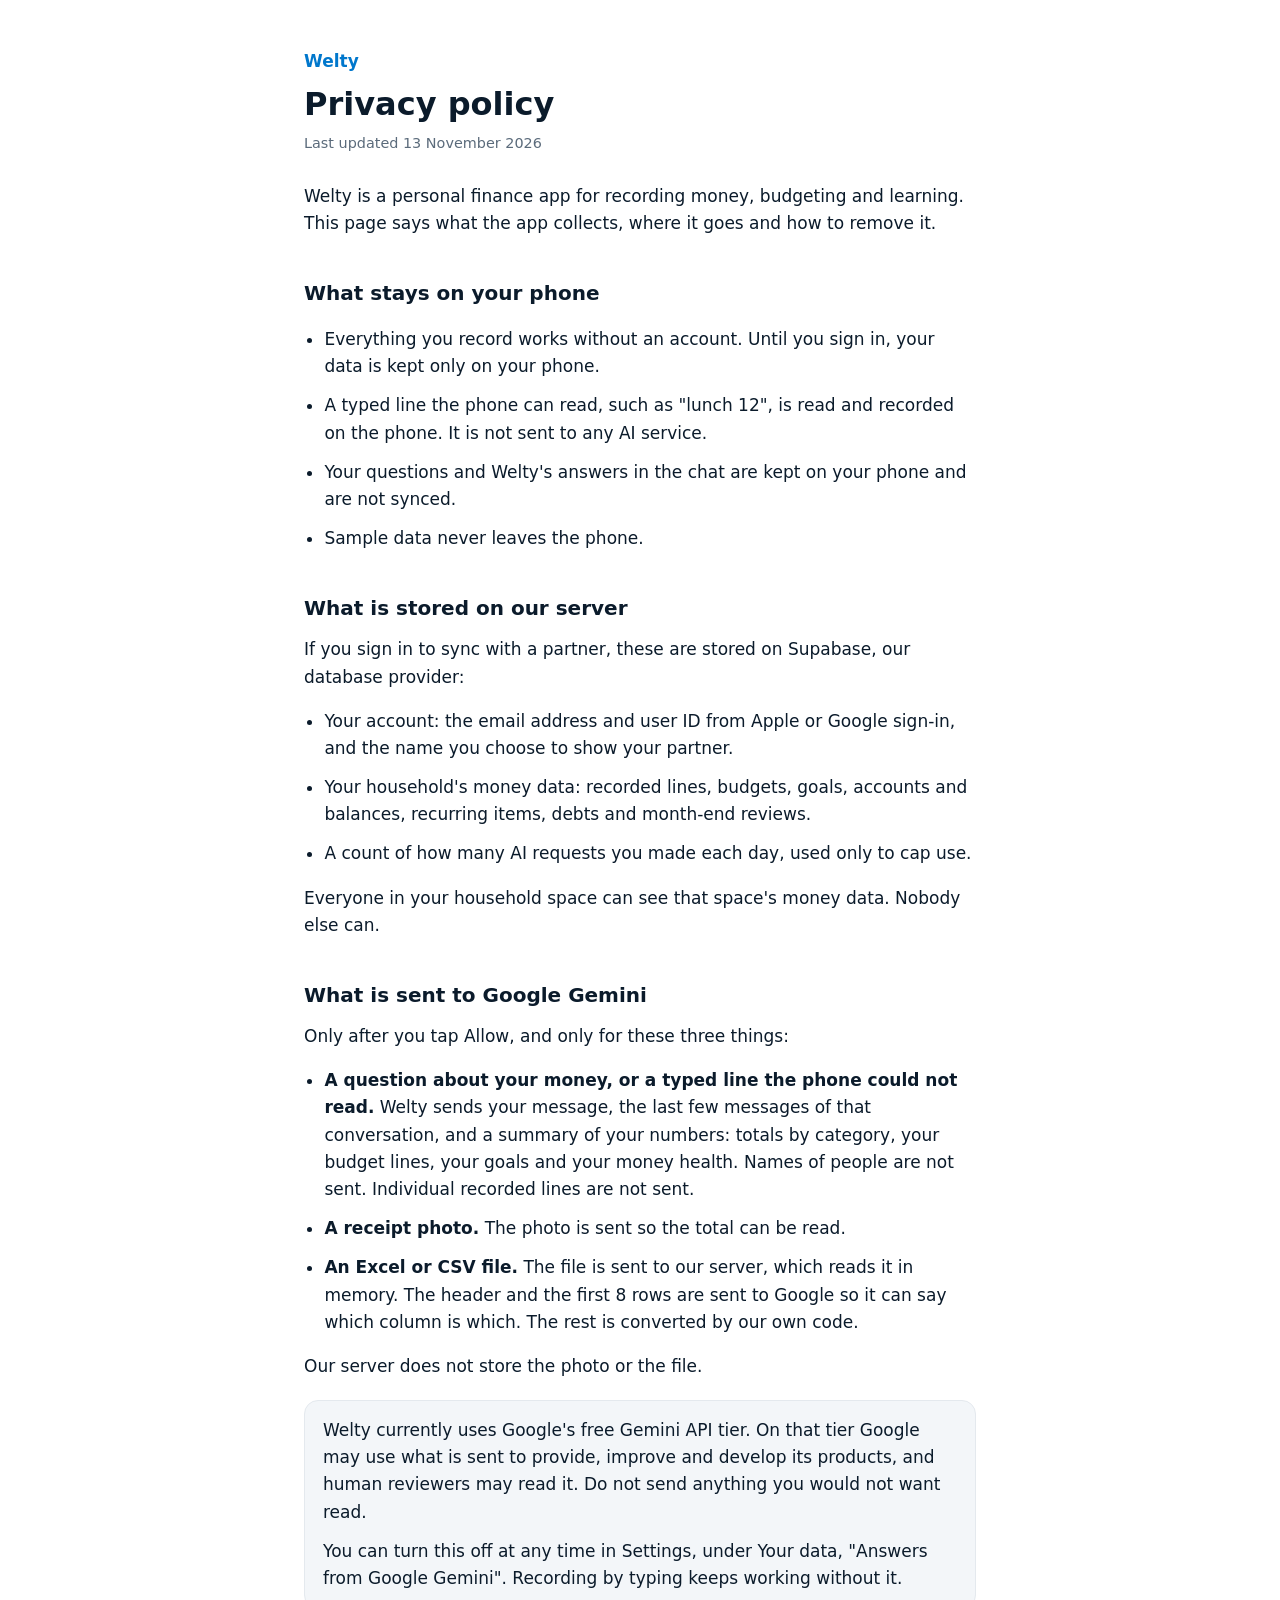
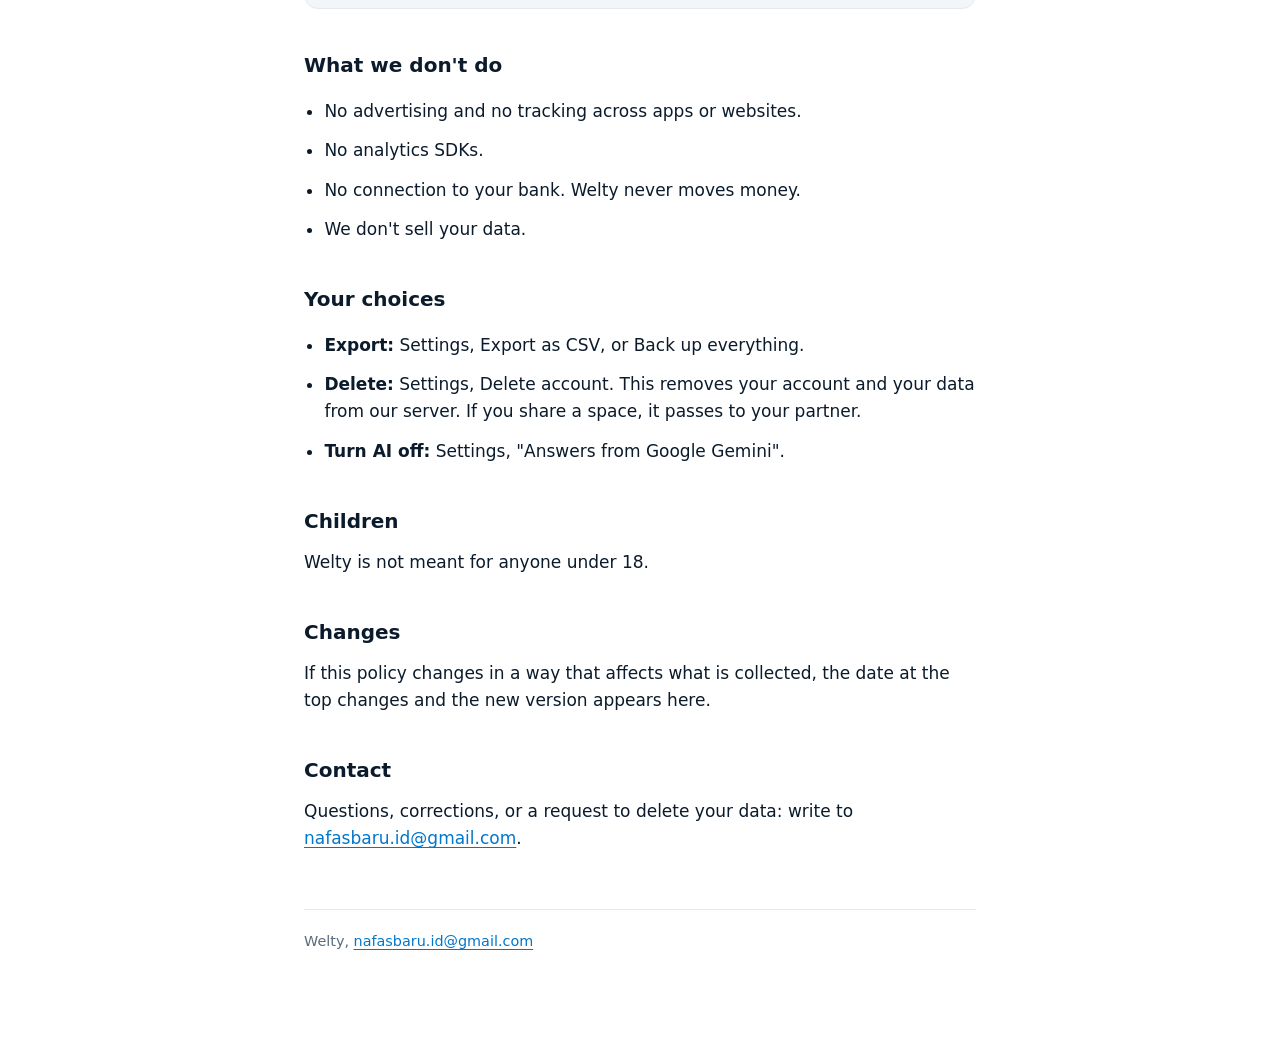
==== privacy/index.html @ d7bcbd21 "Welty privacy policy" ====
<!doctype html>
<html lang="en">
<head>
<meta charset="utf-8">
<meta name="viewport" content="width=device-width, initial-scale=1">
<title>Welty privacy policy</title>
<link rel="stylesheet" href="../style.css">
</head>
<body>
<main>
<header>
  <p class="eyebrow">Welty</p>
  <h1>Privacy policy</h1>
  <p class="updated">Last updated 13 November 2026</p>
</header>

<p>Welty is a personal finance app for recording money, budgeting and learning.
This page says what the app collects, where it goes and how to remove it.</p>

<h2>What stays on your phone</h2>
<ul>
  <li>Everything you record works without an account. Until you sign in, your data is kept only on your phone.</li>
  <li>A typed line the phone can read, such as "lunch 12", is read and recorded on the phone. It is not sent to any AI service.</li>
  <li>Your questions and Welty's answers in the chat are kept on your phone and are not synced.</li>
  <li>Sample data never leaves the phone.</li>
</ul>

<h2>What is stored on our server</h2>
<p>If you sign in to sync with a partner, these are stored on Supabase, our database provider:</p>
<ul>
  <li>Your account: the email address and user ID from Apple or Google sign-in, and the name you choose to show your partner.</li>
  <li>Your household's money data: recorded lines, budgets, goals, accounts and balances, recurring items, debts and month-end reviews.</li>
  <li>A count of how many AI requests you made each day, used only to cap use.</li>
</ul>
<p>Everyone in your household space can see that space's money data. Nobody else can.</p>

<h2>What is sent to Google Gemini</h2>
<p>Only after you tap Allow, and only for these three things:</p>
<ul>
  <li><strong>A question about your money, or a typed line the phone could not read.</strong> Welty sends your message, the last few messages of that conversation, and a summary of your numbers: totals by category, your budget lines, your goals and your money health. Names of people are not sent. Individual recorded lines are not sent.</li>
  <li><strong>A receipt photo.</strong> The photo is sent so the total can be read.</li>
  <li><strong>An Excel or CSV file.</strong> The file is sent to our server, which reads it in memory. The header and the first 8 rows are sent to Google so it can say which column is which. The rest is converted by our own code.</li>
</ul>
<p>Our server does not store the photo or the file.</p>
<div class="note">
<p>Welty currently uses Google's free Gemini API tier. On that tier Google may use what is sent to provide, improve and develop its products, and human reviewers may read it. Do not send anything you would not want read.</p>
<p>You can turn this off at any time in Settings, under Your data, "Answers from Google Gemini". Recording by typing keeps working without it.</p>
</div>

<h2>What we don't do</h2>
<ul>
  <li>No advertising and no tracking across apps or websites.</li>
  <li>No analytics SDKs.</li>
  <li>No connection to your bank. Welty never moves money.</li>
  <li>We don't sell your data.</li>
</ul>

<h2>Your choices</h2>
<ul>
  <li><strong>Export:</strong> Settings, Export as CSV, or Back up everything.</li>
  <li><strong>Delete:</strong> Settings, Delete account. This removes your account and your data from our server. If you share a space, it passes to your partner.</li>
  <li><strong>Turn AI off:</strong> Settings, "Answers from Google Gemini".</li>
</ul>

<h2>Children</h2>
<p>Welty is not meant for anyone under 18.</p>

<h2>Changes</h2>
<p>If this policy changes in a way that affects what is collected, the date at the top changes and the new version appears here.</p>

<h2>Contact</h2>
<p>Questions, corrections, or a request to delete your data: write to
<a href="mailto:nafasbaru.id@gmail.com">nafasbaru.id@gmail.com</a>.</p>

<footer>Welty, <a href="mailto:nafasbaru.id@gmail.com">nafasbaru.id@gmail.com</a></footer>
</main>
</body>
</html>
---- style.css ----
/* Welty's own white ground, ink text and sky links, so the policy reads as the same product. */
:root { --ground: #fff; --ink: #0b1b2b; --quiet: #5b6b7b; --line: #e4e9ee; --link: #0077cc; --wash: #f3f6f9; }
@media (prefers-color-scheme: dark) {
  :root { --ground: #0a1119; --ink: #f3f7fb; --quiet: #9aa9b8; --line: #1e2a36; --link: #5cbdff; --wash: #121c27; }
}
* { box-sizing: border-box; }
body {
  margin: 0; padding: 48px 20px 96px; background: var(--ground); color: var(--ink);
  font: 17px/1.6 -apple-system, system-ui, "Segoe UI", Roboto, sans-serif; -webkit-text-size-adjust: 100%;
}
main { max-width: 42rem; margin: 0 auto; }
.eyebrow { font-weight: 700; color: var(--link); margin: 0 0 10px; }
h1 { font-size: 2rem; line-height: 1.2; margin: 0 0 8px; }
h2 { font-size: 1.25rem; margin: 40px 0 12px; }
p, li { margin: 0 0 12px; }
ul { padding-left: 1.2em; }
a { color: var(--link); text-underline-offset: 3px; }
.updated { color: var(--quiet); font-size: .9rem; margin: 0 0 28px; }
.note { background: var(--wash); border: 1px solid var(--line); border-radius: 14px; padding: 16px 18px; margin: 20px 0; }
.note p:last-child { margin-bottom: 0; }
footer { margin-top: 56px; padding-top: 20px; border-top: 1px solid var(--line); color: var(--quiet); font-size: .9rem; }
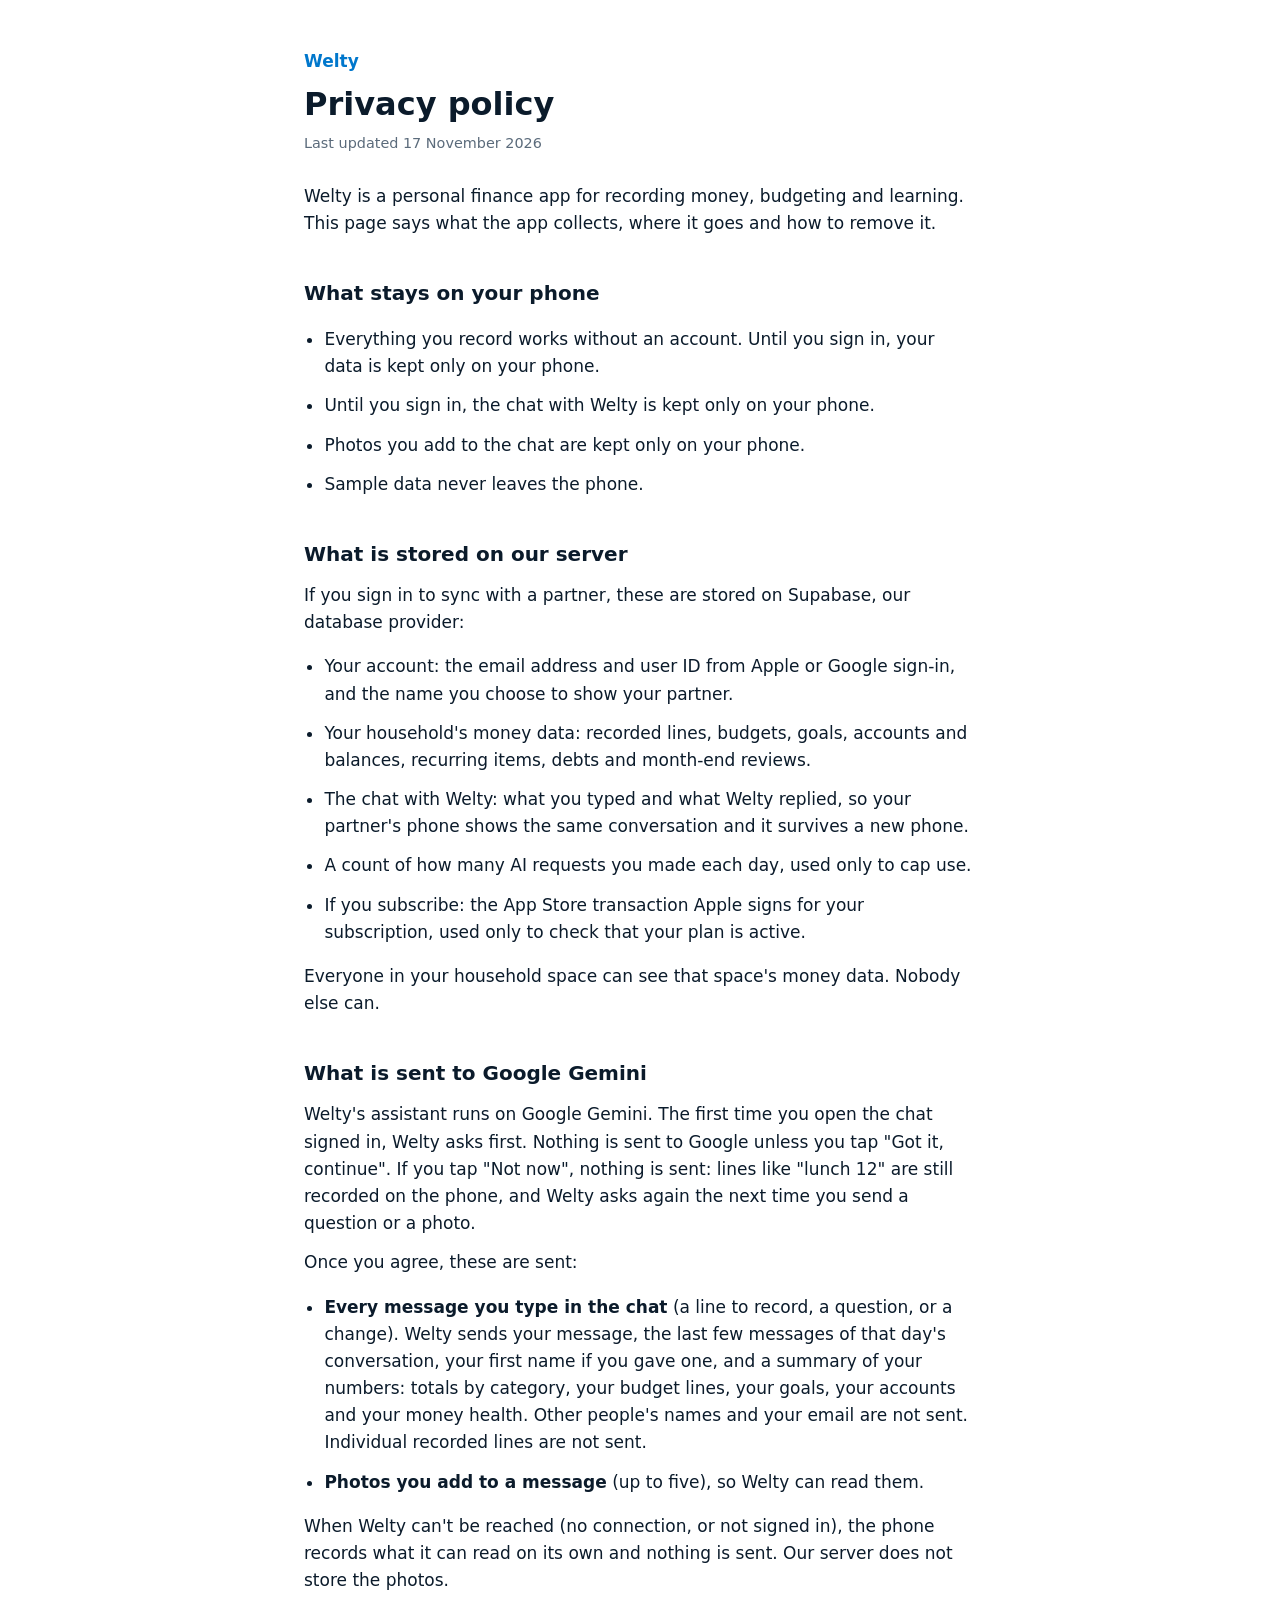
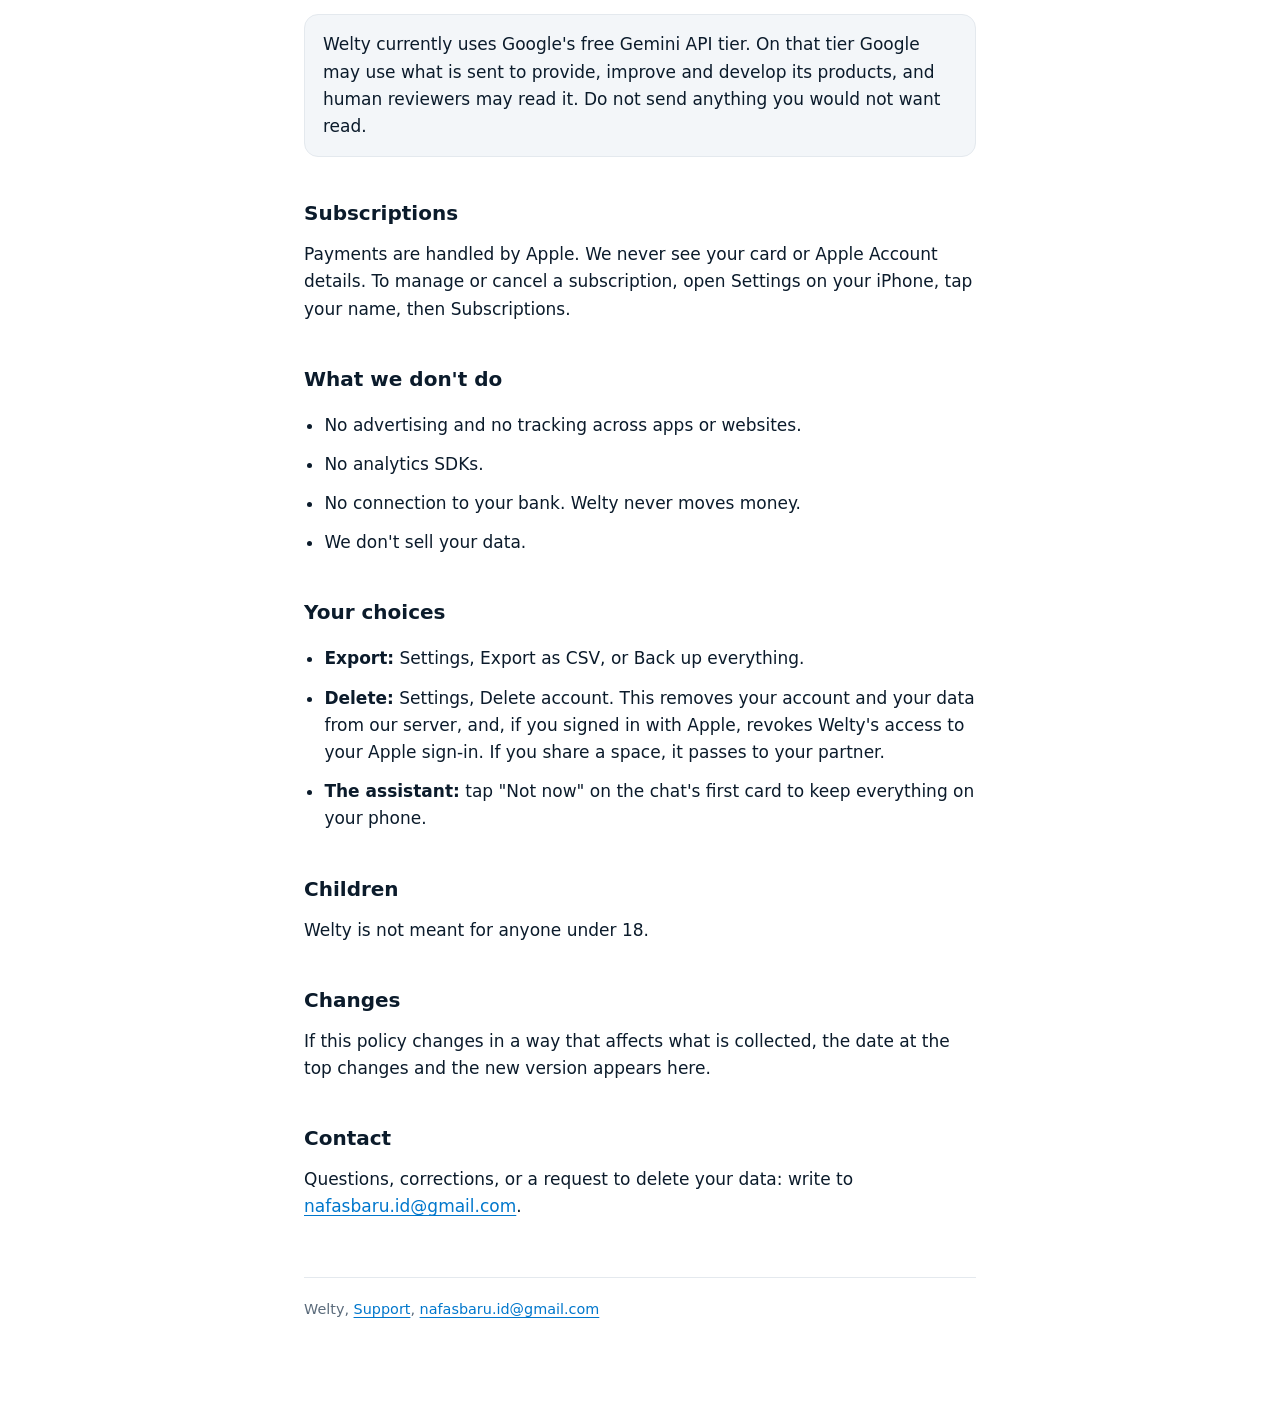
==== commit 7d3c3dda: "Privacy policy for 1.0: Gemini named and asked first, subscriptions, Apple sign-in revoked on delete" ====
--- a/privacy/index.html
+++ b/privacy/index.html
@@ -11,7 +11,7 @@
 <header>
   <p class="eyebrow">Welty</p>
   <h1>Privacy policy</h1>
-  <p class="updated">Last updated 13 November 2026</p>
+  <p class="updated">Last updated 17 November 2026</p>
 </header>
 
 <p>Welty is a personal finance app for recording money, budgeting and learning.
@@ -20,8 +20,8 @@
 <h2>What stays on your phone</h2>
 <ul>
   <li>Everything you record works without an account. Until you sign in, your data is kept only on your phone.</li>
-  <li>A typed line the phone can read, such as "lunch 12", is read and recorded on the phone. It is not sent to any AI service.</li>
-  <li>Your questions and Welty's answers in the chat are kept on your phone and are not synced.</li>
+  <li>Until you sign in, the chat with Welty is kept only on your phone.</li>
+  <li>Photos you add to the chat are kept only on your phone.</li>
   <li>Sample data never leaves the phone.</li>
 </ul>
 
@@ -30,22 +30,27 @@
 <ul>
   <li>Your account: the email address and user ID from Apple or Google sign-in, and the name you choose to show your partner.</li>
   <li>Your household's money data: recorded lines, budgets, goals, accounts and balances, recurring items, debts and month-end reviews.</li>
+  <li>The chat with Welty: what you typed and what Welty replied, so your partner's phone shows the same conversation and it survives a new phone.</li>
   <li>A count of how many AI requests you made each day, used only to cap use.</li>
+  <li>If you subscribe: the App Store transaction Apple signs for your subscription, used only to check that your plan is active.</li>
 </ul>
 <p>Everyone in your household space can see that space's money data. Nobody else can.</p>
 
 <h2>What is sent to Google Gemini</h2>
-<p>Only after you tap Allow, and only for these three things:</p>
+<p>Welty's assistant runs on Google Gemini. The first time you open the chat signed in, Welty asks first.
+Nothing is sent to Google unless you tap "Got it, continue". If you tap "Not now", nothing is sent: lines like "lunch 12" are still recorded on the phone, and Welty asks again the next time you send a question or a photo.</p>
+<p>Once you agree, these are sent:</p>
 <ul>
-  <li><strong>A question about your money, or a typed line the phone could not read.</strong> Welty sends your message, the last few messages of that conversation, and a summary of your numbers: totals by category, your budget lines, your goals and your money health. Names of people are not sent. Individual recorded lines are not sent.</li>
-  <li><strong>A receipt photo.</strong> The photo is sent so the total can be read.</li>
-  <li><strong>An Excel or CSV file.</strong> The file is sent to our server, which reads it in memory. The header and the first 8 rows are sent to Google so it can say which column is which. The rest is converted by our own code.</li>
+  <li><strong>Every message you type in the chat</strong> (a line to record, a question, or a change). Welty sends your message, the last few messages of that day's conversation, your first name if you gave one, and a summary of your numbers: totals by category, your budget lines, your goals, your accounts and your money health. Other people's names and your email are not sent. Individual recorded lines are not sent.</li>
+  <li><strong>Photos you add to a message</strong> (up to five), so Welty can read them.</li>
 </ul>
-<p>Our server does not store the photo or the file.</p>
+<p>When Welty can't be reached (no connection, or not signed in), the phone records what it can read on its own and nothing is sent. Our server does not store the photos.</p>
 <div class="note">
 <p>Welty currently uses Google's free Gemini API tier. On that tier Google may use what is sent to provide, improve and develop its products, and human reviewers may read it. Do not send anything you would not want read.</p>
-<p>You can turn this off at any time in Settings, under Your data, "Answers from Google Gemini". Recording by typing keeps working without it.</p>
 </div>
+
+<h2>Subscriptions</h2>
+<p>Payments are handled by Apple. We never see your card or Apple Account details. To manage or cancel a subscription, open Settings on your iPhone, tap your name, then Subscriptions.</p>
 
 <h2>What we don't do</h2>
 <ul>
@@ -58,8 +63,8 @@
 <h2>Your choices</h2>
 <ul>
   <li><strong>Export:</strong> Settings, Export as CSV, or Back up everything.</li>
-  <li><strong>Delete:</strong> Settings, Delete account. This removes your account and your data from our server. If you share a space, it passes to your partner.</li>
-  <li><strong>Turn AI off:</strong> Settings, "Answers from Google Gemini".</li>
+  <li><strong>Delete:</strong> Settings, Delete account. This removes your account and your data from our server, and, if you signed in with Apple, revokes Welty's access to your Apple sign-in. If you share a space, it passes to your partner.</li>
+  <li><strong>The assistant:</strong> tap "Not now" on the chat's first card to keep everything on your phone.</li>
 </ul>
 
 <h2>Children</h2>
@@ -72,7 +77,7 @@
 <p>Questions, corrections, or a request to delete your data: write to
 <a href="mailto:nafasbaru.id@gmail.com">nafasbaru.id@gmail.com</a>.</p>
 
-<footer>Welty, <a href="mailto:nafasbaru.id@gmail.com">nafasbaru.id@gmail.com</a></footer>
+<footer>Welty, <a href="../support/">Support</a>, <a href="mailto:nafasbaru.id@gmail.com">nafasbaru.id@gmail.com</a></footer>
 </main>
 </body>
 </html>
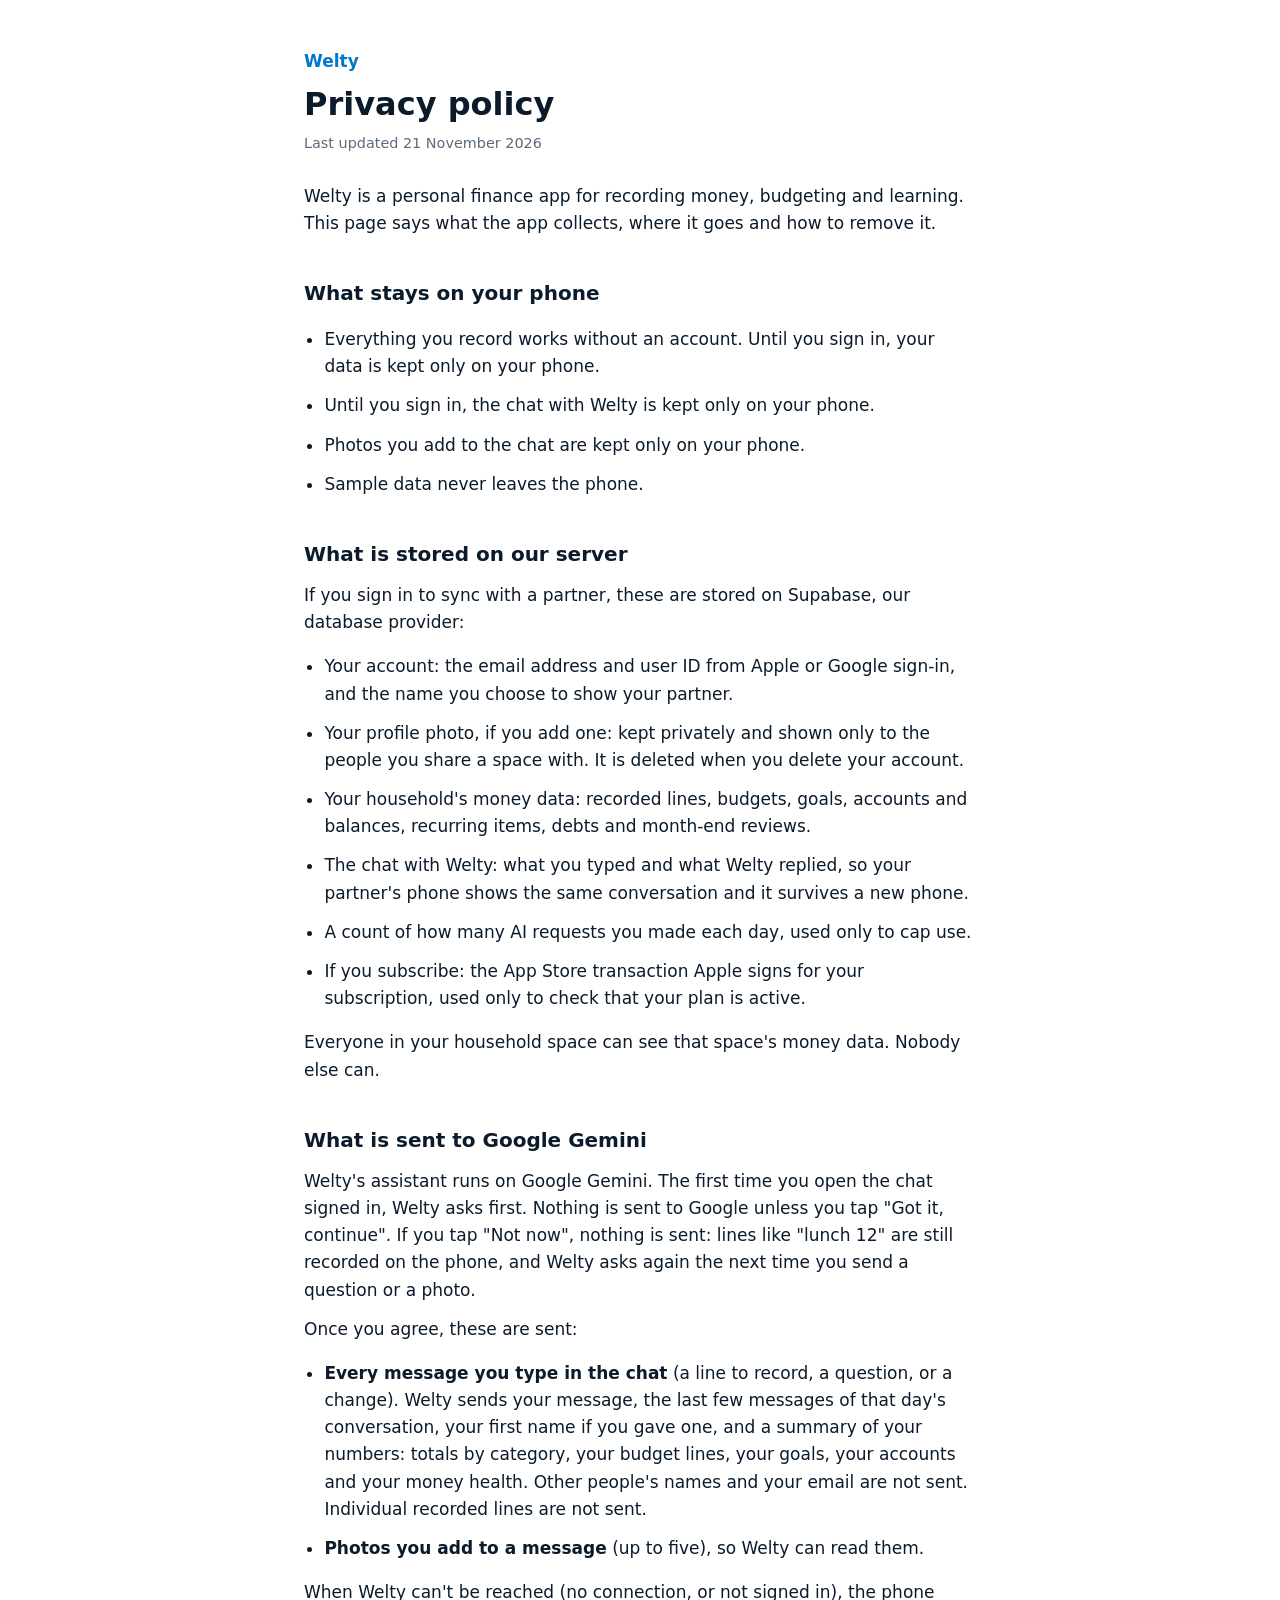
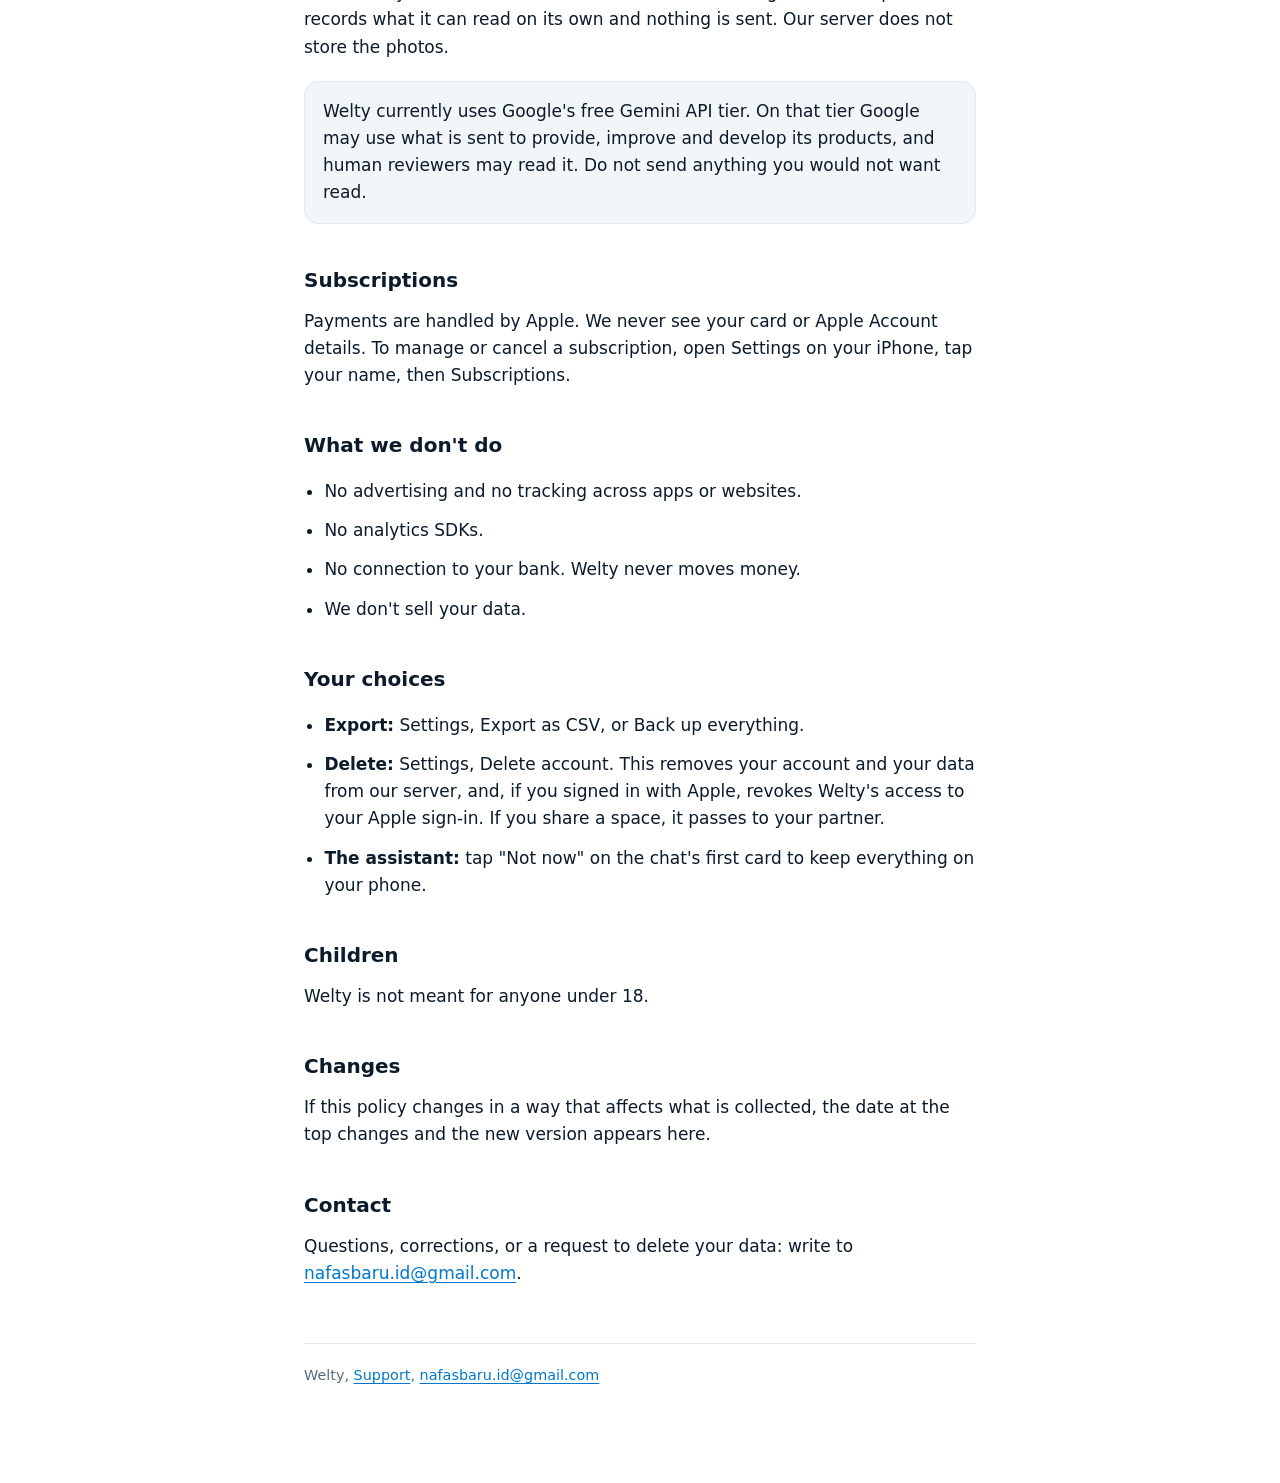
==== commit 2861d73d: "Privacy policy: profile photo" ====
--- a/privacy/index.html
+++ b/privacy/index.html
@@ -11,7 +11,7 @@
 <header>
   <p class="eyebrow">Welty</p>
   <h1>Privacy policy</h1>
-  <p class="updated">Last updated 17 November 2026</p>
+  <p class="updated">Last updated 21 November 2026</p>
 </header>
 
 <p>Welty is a personal finance app for recording money, budgeting and learning.
@@ -29,6 +29,7 @@
 <p>If you sign in to sync with a partner, these are stored on Supabase, our database provider:</p>
 <ul>
   <li>Your account: the email address and user ID from Apple or Google sign-in, and the name you choose to show your partner.</li>
+  <li>Your profile photo, if you add one: kept privately and shown only to the people you share a space with. It is deleted when you delete your account.</li>
   <li>Your household's money data: recorded lines, budgets, goals, accounts and balances, recurring items, debts and month-end reviews.</li>
   <li>The chat with Welty: what you typed and what Welty replied, so your partner's phone shows the same conversation and it survives a new phone.</li>
   <li>A count of how many AI requests you made each day, used only to cap use.</li>
